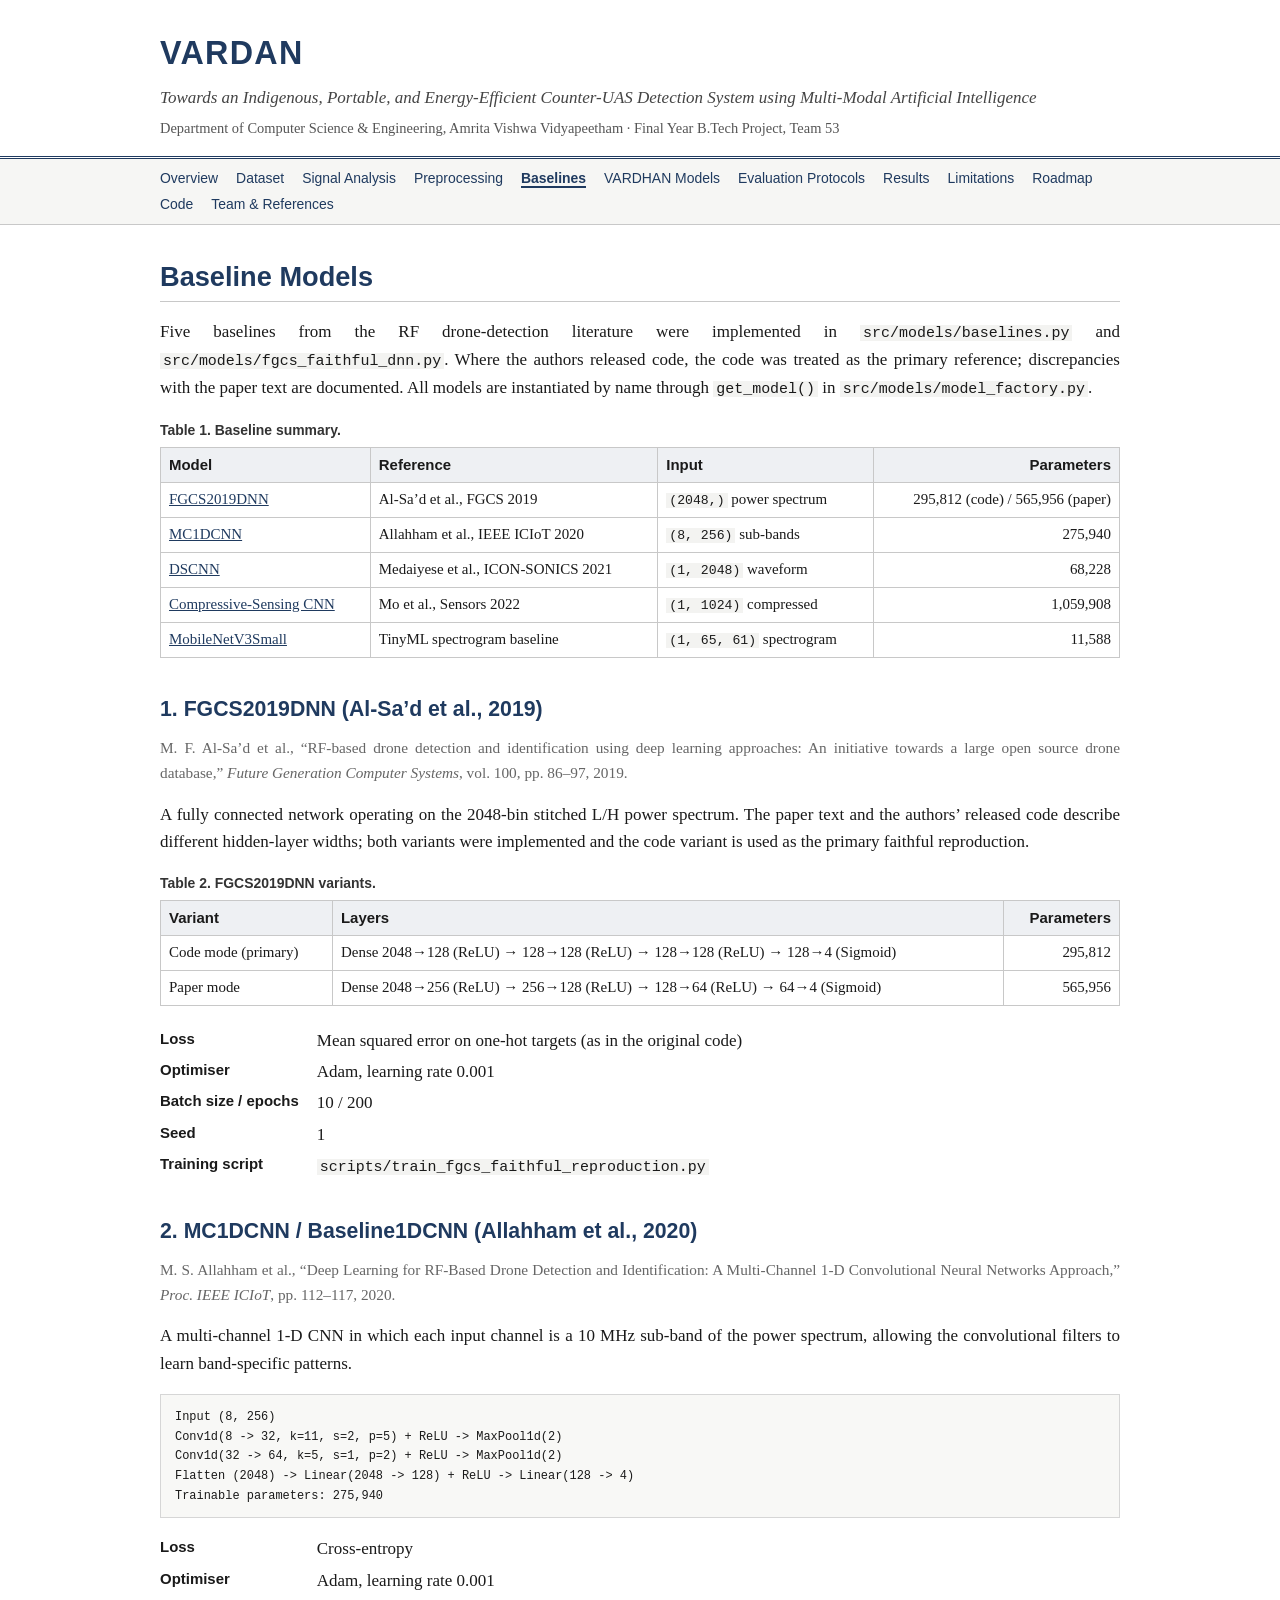
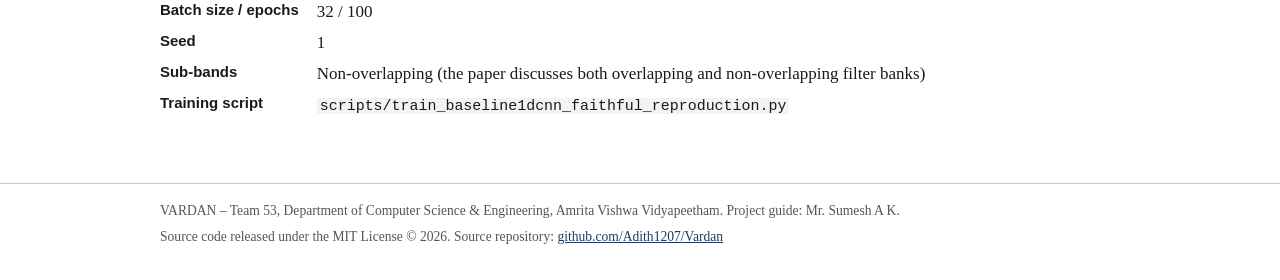
==== website/pages/baselines.html @ 48619e96 "website: baselines - FGCS2019DNN and MC1DCNN" ====
<!DOCTYPE html>
<html lang="en">
<head>
  <meta charset="utf-8">
  <meta name="viewport" content="width=device-width, initial-scale=1">
  <title>Baseline Models – VARDAN</title>
  <link rel="stylesheet" href="../assets/css/style.css">
</head>
<body>
  <header class="site-header">
    <div class="container">
      <p class="title"><a href="../index.html">VARDAN</a></p>
      <p class="subtitle">Towards an Indigenous, Portable, and Energy-Efficient Counter-UAS Detection System using Multi-Modal Artificial Intelligence</p>
      <p class="affiliation">Department of Computer Science &amp; Engineering, Amrita Vishwa Vidyapeetham &middot; Final Year B.Tech Project, Team 53</p>
    </div>
  </header>

  <nav class="site-nav" aria-label="Main">
    <div class="container">
      <ul>
        <li><a href="../index.html">Overview</a></li>
        <li><a href="dataset.html">Dataset</a></li>
        <li><a href="signal-analysis.html">Signal Analysis</a></li>
        <li><a href="preprocessing.html">Preprocessing</a></li>
        <li><a href="baselines.html" aria-current="page">Baselines</a></li>
        <li><a href="vardhan.html">VARDHAN Models</a></li>
        <li><a href="protocols.html">Evaluation Protocols</a></li>
        <li><a href="results.html">Results</a></li>
        <li><a href="limitations.html">Limitations</a></li>
        <li><a href="roadmap.html">Roadmap</a></li>
        <li><a href="code.html">Code</a></li>
        <li><a href="references.html">Team &amp; References</a></li>
      </ul>
    </div>
  </nav>

  <main>
    <div class="container">
      <h1>Baseline Models</h1>
      <p>Five baselines from the RF drone-detection literature were implemented in <code>src/models/baselines.py</code> and <code>src/models/fgcs_faithful_dnn.py</code>. Where the authors released code, the code was treated as the primary reference; discrepancies with the paper text are documented. All models are instantiated by name through <code>get_model()</code> in <code>src/models/model_factory.py</code>.</p>

      <table>
        <caption>Table 1. Baseline summary.</caption>
        <thead>
          <tr><th>Model</th><th>Reference</th><th>Input</th><th class="num">Parameters</th></tr>
        </thead>
        <tbody>
          <tr><td><a href="#fgcs">FGCS2019DNN</a></td><td>Al-Sa&rsquo;d et al., FGCS 2019</td><td><code>(2048,)</code> power spectrum</td><td class="num">295,812 (code) / 565,956 (paper)</td></tr>
          <tr><td><a href="#mc1dcnn">MC1DCNN</a></td><td>Allahham et al., IEEE ICIoT 2020</td><td><code>(8, 256)</code> sub-bands</td><td class="num">275,940</td></tr>
          <tr><td><a href="#dscnn">DSCNN</a></td><td>Medaiyese et al., ICON-SONICS 2021</td><td><code>(1, 2048)</code> waveform</td><td class="num">68,228</td></tr>
          <tr><td><a href="#cscnn">Compressive-Sensing CNN</a></td><td>Mo et al., Sensors 2022</td><td><code>(1, 1024)</code> compressed</td><td class="num">1,059,908</td></tr>
          <tr><td><a href="#mobilenet">MobileNetV3Small</a></td><td>TinyML spectrogram baseline</td><td><code>(1, 65, 61)</code> spectrogram</td><td class="num">11,588</td></tr>
        </tbody>
      </table>

      <h2 id="fgcs">1. FGCS2019DNN (Al-Sa&rsquo;d et al., 2019)</h2>
      <p class="muted">M. F. Al-Sa&rsquo;d et al., &ldquo;RF-based drone detection and identification using deep learning approaches: An initiative towards a large open source drone database,&rdquo; <em>Future Generation Computer Systems</em>, vol. 100, pp. 86&ndash;97, 2019.</p>
      <p>A fully connected network operating on the 2048-bin stitched L/H power spectrum. The paper text and the authors&rsquo; released code describe different hidden-layer widths; both variants were implemented and the code variant is used as the primary faithful reproduction.</p>
      <table>
        <caption>Table 2. FGCS2019DNN variants.</caption>
        <thead>
          <tr><th>Variant</th><th>Layers</th><th class="num">Parameters</th></tr>
        </thead>
        <tbody>
          <tr><td>Code mode (primary)</td><td>Dense 2048&rarr;128 (ReLU) &rarr; 128&rarr;128 (ReLU) &rarr; 128&rarr;128 (ReLU) &rarr; 128&rarr;4 (Sigmoid)</td><td class="num">295,812</td></tr>
          <tr><td>Paper mode</td><td>Dense 2048&rarr;256 (ReLU) &rarr; 256&rarr;128 (ReLU) &rarr; 128&rarr;64 (ReLU) &rarr; 64&rarr;4 (Sigmoid)</td><td class="num">565,956</td></tr>
        </tbody>
      </table>
      <dl class="facts">
        <dt>Loss</dt><dd>Mean squared error on one-hot targets (as in the original code)</dd>
        <dt>Optimiser</dt><dd>Adam, learning rate 0.001</dd>
        <dt>Batch size / epochs</dt><dd>10 / 200</dd>
        <dt>Seed</dt><dd>1</dd>
        <dt>Training script</dt><dd><code>scripts/train_fgcs_faithful_reproduction.py</code></dd>
      </dl>

      <h2 id="mc1dcnn">2. MC1DCNN / Baseline1DCNN (Allahham et al., 2020)</h2>
      <p class="muted">M. S. Allahham et al., &ldquo;Deep Learning for RF-Based Drone Detection and Identification: A Multi-Channel 1-D Convolutional Neural Networks Approach,&rdquo; <em>Proc. IEEE ICIoT</em>, pp. 112&ndash;117, 2020.</p>
      <p>A multi-channel 1-D CNN in which each input channel is a 10 MHz sub-band of the power spectrum, allowing the convolutional filters to learn band-specific patterns.</p>
      <pre><code>Input (8, 256)
Conv1d(8 -&gt; 32, k=11, s=2, p=5) + ReLU -&gt; MaxPool1d(2)
Conv1d(32 -&gt; 64, k=5, s=1, p=2) + ReLU -&gt; MaxPool1d(2)
Flatten (2048) -&gt; Linear(2048 -&gt; 128) + ReLU -&gt; Linear(128 -&gt; 4)
Trainable parameters: 275,940</code></pre>
      <dl class="facts">
        <dt>Loss</dt><dd>Cross-entropy</dd>
        <dt>Optimiser</dt><dd>Adam, learning rate 0.001</dd>
        <dt>Batch size / epochs</dt><dd>32 / 100</dd>
        <dt>Seed</dt><dd>1</dd>
        <dt>Sub-bands</dt><dd>Non-overlapping (the paper discusses both overlapping and non-overlapping filter banks)</dd>
        <dt>Training script</dt><dd><code>scripts/train_baseline1dcnn_faithful_reproduction.py</code></dd>
      </dl>
    </div>
  </main>

  <footer class="site-footer">
    <div class="container">
      <p>VARDAN &ndash; Team 53, Department of Computer Science &amp; Engineering, Amrita Vishwa Vidyapeetham. Project guide: Mr. Sumesh A K.</p>
      <p>Source code released under the MIT License &copy; 2026. Source repository: <a href="https://github.com/Adith1207/Vardan">github.com/Adith1207/Vardan</a></p>
    </div>
  </footer>
</body>
</html>
---- website/assets/css/style.css ----
/* VARDAN project website - report-style stylesheet */

html {
  font-size: 17px;
}

body {
  margin: 0;
  background: #ffffff;
  color: #1a1a1a;
  font-family: Georgia, "Times New Roman", Times, serif;
  line-height: 1.6;
}

.container {
  max-width: 960px;
  margin: 0 auto;
  padding: 0 24px;
}

/* Header */
.site-header {
  border-bottom: 3px double #1f3a5f;
  padding: 28px 0 16px;
}

.site-header .title {
  margin: 0;
  font-family: Helvetica, Arial, sans-serif;
  font-size: 1.9rem;
  font-weight: bold;
  letter-spacing: 0.04em;
  color: #1f3a5f;
}

.site-header .title a {
  color: inherit;
  text-decoration: none;
}

.site-header .subtitle {
  margin: 4px 0 0;
  font-style: italic;
  color: #444;
}

.site-header .affiliation {
  margin: 6px 0 0;
  font-size: 0.85rem;
  color: #555;
}

/* Navigation */
.site-nav {
  border-bottom: 1px solid #c8c8c8;
  background: #f6f6f4;
}

.site-nav ul {
  list-style: none;
  margin: 0;
  padding: 8px 0;
  display: flex;
  flex-wrap: wrap;
  gap: 4px 18px;
  font-family: Helvetica, Arial, sans-serif;
  font-size: 0.82rem;
}

.site-nav a {
  color: #1f3a5f;
  text-decoration: none;
}

.site-nav a:hover {
  text-decoration: underline;
}

.site-nav a[aria-current="page"] {
  font-weight: bold;
  border-bottom: 2px solid #1f3a5f;
}

/* Main content */
main {
  padding: 24px 0 40px;
}

h1, h2, h3, h4 {
  font-family: Helvetica, Arial, sans-serif;
  color: #1f3a5f;
  line-height: 1.3;
}

h1 {
  font-size: 1.6rem;
  margin: 0.4em 0 0.6em;
  padding-bottom: 6px;
  border-bottom: 1px solid #c8c8c8;
}

h2 {
  font-size: 1.25rem;
  margin: 1.8em 0 0.6em;
}

h3 {
  font-size: 1.05rem;
  margin: 1.4em 0 0.5em;
}

p {
  margin: 0 0 1em;
  text-align: justify;
}

a {
  color: #1f3a5f;
}

code {
  font-family: Consolas, "Courier New", monospace;
  font-size: 0.88em;
  background: #f3f3f1;
  padding: 0 3px;
}

pre {
  font-family: Consolas, "Courier New", monospace;
  font-size: 0.8rem;
  line-height: 1.45;
  background: #f8f8f6;
  border: 1px solid #d6d6d6;
  padding: 12px 14px;
  overflow-x: auto;
}

pre code {
  background: none;
  padding: 0;
}

.lead {
  font-size: 1.05rem;
}

.note {
  border-left: 3px solid #1f3a5f;
  background: #f6f7f9;
  padding: 10px 14px;
  margin: 1em 0;
  font-size: 0.95rem;
}

.note.warning {
  border-left-color: #8a2b2b;
  background: #faf5f5;
}

.muted {
  color: #666;
  font-size: 0.9rem;
}

/* Tables */
table {
  width: 100%;
  border-collapse: collapse;
  margin: 0.8em 0 1.4em;
  font-size: 0.88rem;
}

caption {
  caption-side: top;
  text-align: left;
  font-family: Helvetica, Arial, sans-serif;
  font-size: 0.82rem;
  font-weight: bold;
  color: #333;
  padding-bottom: 6px;
}

th, td {
  border: 1px solid #c8c8c8;
  padding: 5px 8px;
  text-align: left;
  vertical-align: top;
}

th {
  background: #eef0f3;
  font-family: Helvetica, Arial, sans-serif;
  font-weight: bold;
}

td.num, th.num {
  text-align: right;
  font-variant-numeric: tabular-nums;
}

tr.total td {
  font-weight: bold;
  background: #fafafa;
}

td.diag {
  font-weight: bold;
  background: #f1f4f8;
}

/* Figures */
figure {
  margin: 1.4em 0;
  text-align: center;
}

figure img {
  max-width: 100%;
  height: auto;
  border: 1px solid #d6d6d6;
}

figcaption {
  margin-top: 6px;
  font-size: 0.85rem;
  color: #444;
  text-align: left;
}

figcaption strong {
  font-family: Helvetica, Arial, sans-serif;
}

/* Key facts list */
dl.facts {
  display: grid;
  grid-template-columns: max-content 1fr;
  gap: 4px 18px;
  margin: 1em 0 1.4em;
}

dl.facts dt {
  font-family: Helvetica, Arial, sans-serif;
  font-weight: bold;
  font-size: 0.88rem;
}

dl.facts dd {
  margin: 0;
}

.toc {
  border: 1px solid #d6d6d6;
  padding: 10px 18px;
  margin: 0 0 1.6em;
  font-size: 0.9rem;
}

.toc ol {
  margin: 4px 0;
  padding-left: 20px;
}

.equation {
  font-family: "Times New Roman", Times, serif;
  font-style: italic;
  text-align: center;
  margin: 0.8em 0;
  font-size: 1.05rem;
}

/* Footer */
.site-footer {
  border-top: 1px solid #c8c8c8;
  padding: 16px 0 28px;
  font-size: 0.8rem;
  color: #555;
}

.site-footer p {
  margin: 0 0 4px;
  text-align: left;
}
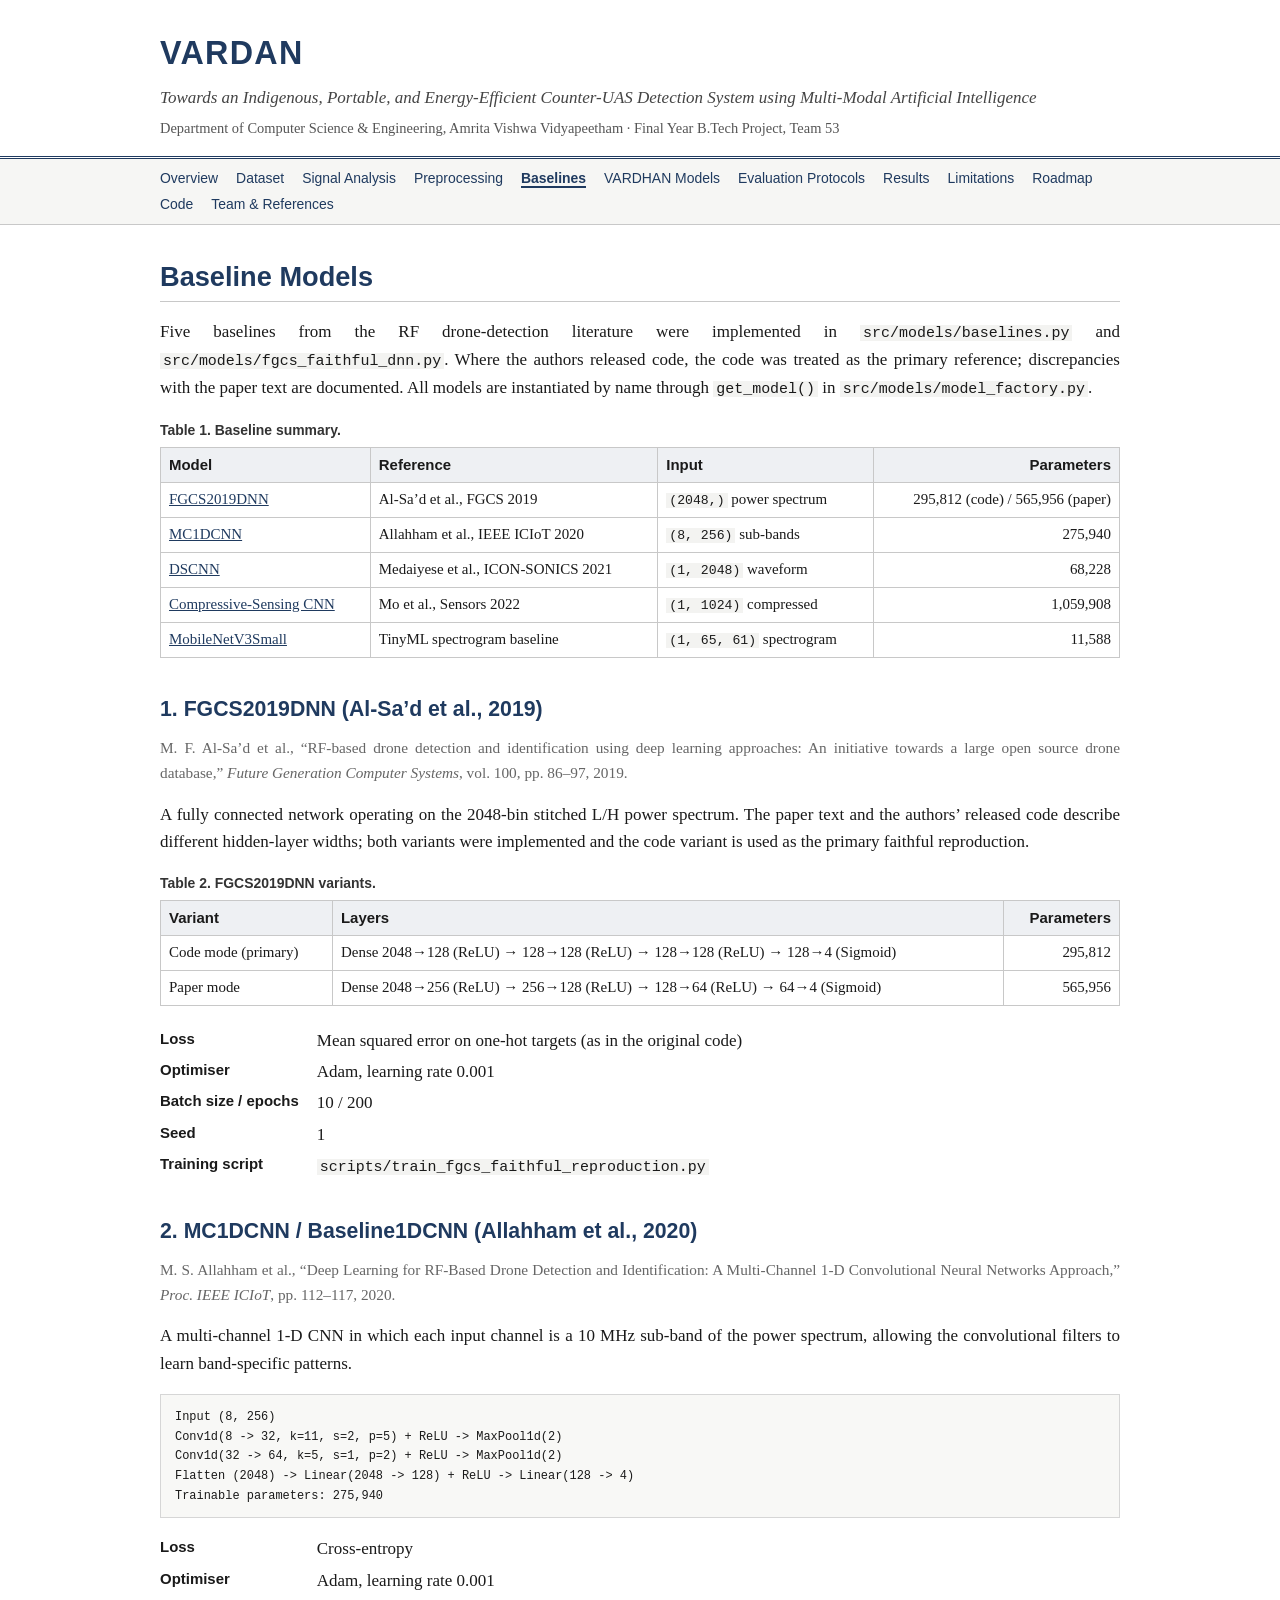
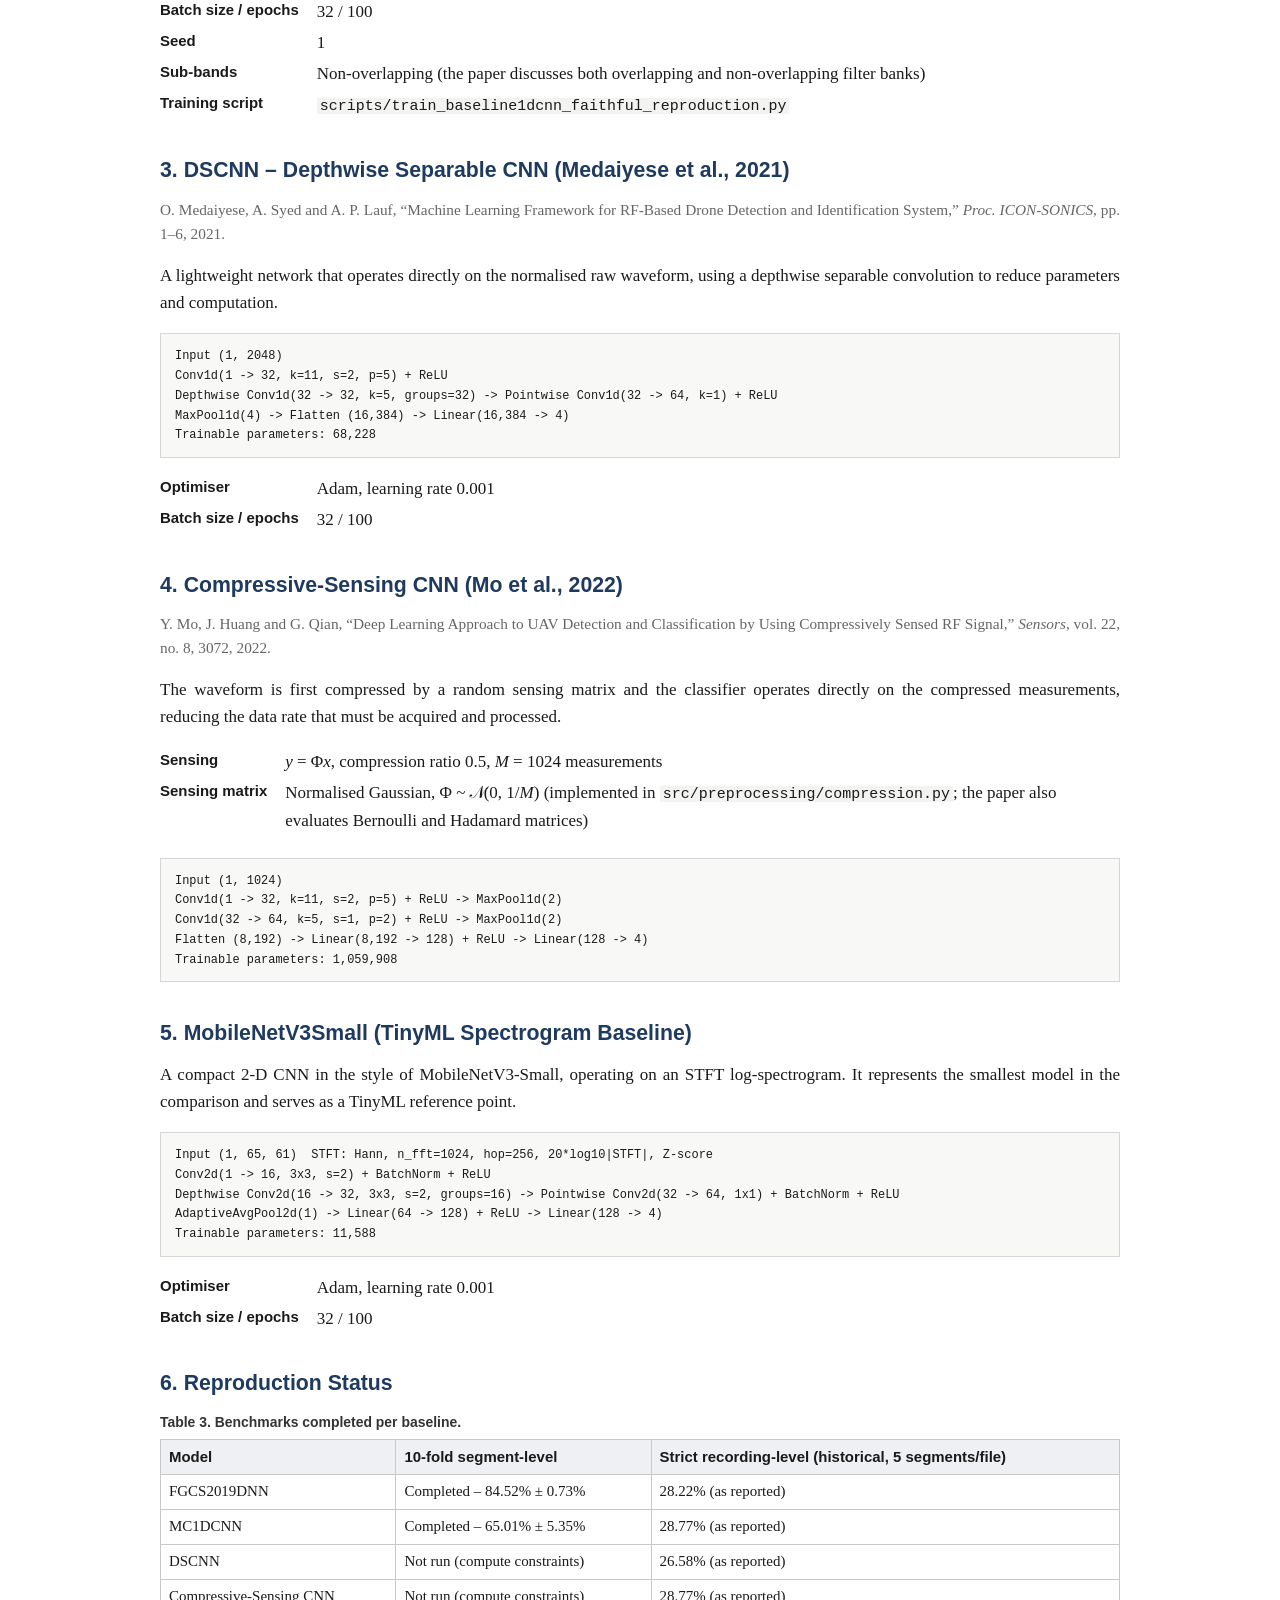
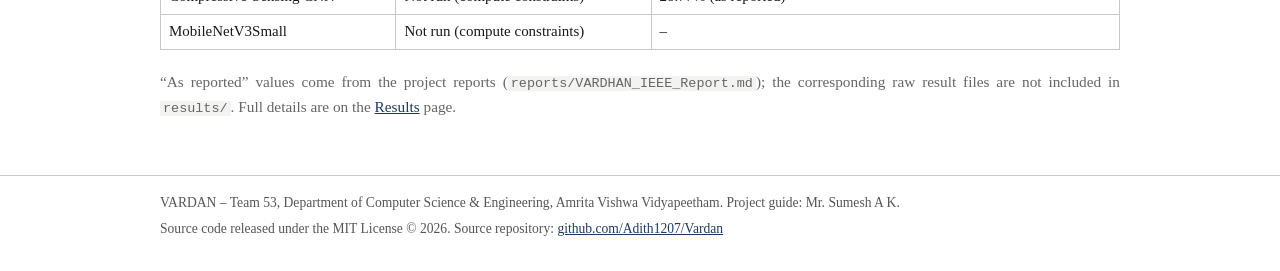
==== commit b2b53e8e: "website: baselines - DSCNN, CS-CNN, MobileNetV3Small" ====
--- a/website/pages/baselines.html
+++ b/website/pages/baselines.html
@@ -90,6 +90,60 @@
         <dt>Sub-bands</dt><dd>Non-overlapping (the paper discusses both overlapping and non-overlapping filter banks)</dd>
         <dt>Training script</dt><dd><code>scripts/train_baseline1dcnn_faithful_reproduction.py</code></dd>
       </dl>
+
+      <h2 id="dscnn">3. DSCNN &ndash; Depthwise Separable CNN (Medaiyese et al., 2021)</h2>
+      <p class="muted">O. Medaiyese, A. Syed and A. P. Lauf, &ldquo;Machine Learning Framework for RF-Based Drone Detection and Identification System,&rdquo; <em>Proc. ICON-SONICS</em>, pp. 1&ndash;6, 2021.</p>
+      <p>A lightweight network that operates directly on the normalised raw waveform, using a depthwise separable convolution to reduce parameters and computation.</p>
+      <pre><code>Input (1, 2048)
+Conv1d(1 -&gt; 32, k=11, s=2, p=5) + ReLU
+Depthwise Conv1d(32 -&gt; 32, k=5, groups=32) -&gt; Pointwise Conv1d(32 -&gt; 64, k=1) + ReLU
+MaxPool1d(4) -&gt; Flatten (16,384) -&gt; Linear(16,384 -&gt; 4)
+Trainable parameters: 68,228</code></pre>
+      <dl class="facts">
+        <dt>Optimiser</dt><dd>Adam, learning rate 0.001</dd>
+        <dt>Batch size / epochs</dt><dd>32 / 100</dd>
+      </dl>
+
+      <h2 id="cscnn">4. Compressive-Sensing CNN (Mo et al., 2022)</h2>
+      <p class="muted">Y. Mo, J. Huang and G. Qian, &ldquo;Deep Learning Approach to UAV Detection and Classification by Using Compressively Sensed RF Signal,&rdquo; <em>Sensors</em>, vol. 22, no. 8, 3072, 2022.</p>
+      <p>The waveform is first compressed by a random sensing matrix and the classifier operates directly on the compressed measurements, reducing the data rate that must be acquired and processed.</p>
+      <dl class="facts">
+        <dt>Sensing</dt><dd><em>y</em> = &Phi;<em>x</em>, compression ratio 0.5, <em>M</em> = 1024 measurements</dd>
+        <dt>Sensing matrix</dt><dd>Normalised Gaussian, &Phi; ~ &#119977;(0, 1/<em>M</em>) (implemented in <code>src/preprocessing/compression.py</code>; the paper also evaluates Bernoulli and Hadamard matrices)</dd>
+      </dl>
+      <pre><code>Input (1, 1024)
+Conv1d(1 -&gt; 32, k=11, s=2, p=5) + ReLU -&gt; MaxPool1d(2)
+Conv1d(32 -&gt; 64, k=5, s=1, p=2) + ReLU -&gt; MaxPool1d(2)
+Flatten (8,192) -&gt; Linear(8,192 -&gt; 128) + ReLU -&gt; Linear(128 -&gt; 4)
+Trainable parameters: 1,059,908</code></pre>
+
+      <h2 id="mobilenet">5. MobileNetV3Small (TinyML Spectrogram Baseline)</h2>
+      <p>A compact 2-D CNN in the style of MobileNetV3-Small, operating on an STFT log-spectrogram. It represents the smallest model in the comparison and serves as a TinyML reference point.</p>
+      <pre><code>Input (1, 65, 61)  STFT: Hann, n_fft=1024, hop=256, 20*log10|STFT|, Z-score
+Conv2d(1 -&gt; 16, 3x3, s=2) + BatchNorm + ReLU
+Depthwise Conv2d(16 -&gt; 32, 3x3, s=2, groups=16) -&gt; Pointwise Conv2d(32 -&gt; 64, 1x1) + BatchNorm + ReLU
+AdaptiveAvgPool2d(1) -&gt; Linear(64 -&gt; 128) + ReLU -&gt; Linear(128 -&gt; 4)
+Trainable parameters: 11,588</code></pre>
+      <dl class="facts">
+        <dt>Optimiser</dt><dd>Adam, learning rate 0.001</dd>
+        <dt>Batch size / epochs</dt><dd>32 / 100</dd>
+      </dl>
+
+      <h2>6. Reproduction Status</h2>
+      <table>
+        <caption>Table 3. Benchmarks completed per baseline.</caption>
+        <thead>
+          <tr><th>Model</th><th>10-fold segment-level</th><th>Strict recording-level (historical, 5 segments/file)</th></tr>
+        </thead>
+        <tbody>
+          <tr><td>FGCS2019DNN</td><td>Completed &ndash; 84.52% &plusmn; 0.73%</td><td>28.22% (as reported)</td></tr>
+          <tr><td>MC1DCNN</td><td>Completed &ndash; 65.01% &plusmn; 5.35%</td><td>28.77% (as reported)</td></tr>
+          <tr><td>DSCNN</td><td>Not run (compute constraints)</td><td>26.58% (as reported)</td></tr>
+          <tr><td>Compressive-Sensing CNN</td><td>Not run (compute constraints)</td><td>28.77% (as reported)</td></tr>
+          <tr><td>MobileNetV3Small</td><td>Not run (compute constraints)</td><td>&ndash;</td></tr>
+        </tbody>
+      </table>
+      <p class="muted">&ldquo;As reported&rdquo; values come from the project reports (<code>reports/VARDHAN_IEEE_Report.md</code>); the corresponding raw result files are not included in <code>results/</code>. Full details are on the <a href="results.html">Results</a> page.</p>
     </div>
   </main>
 
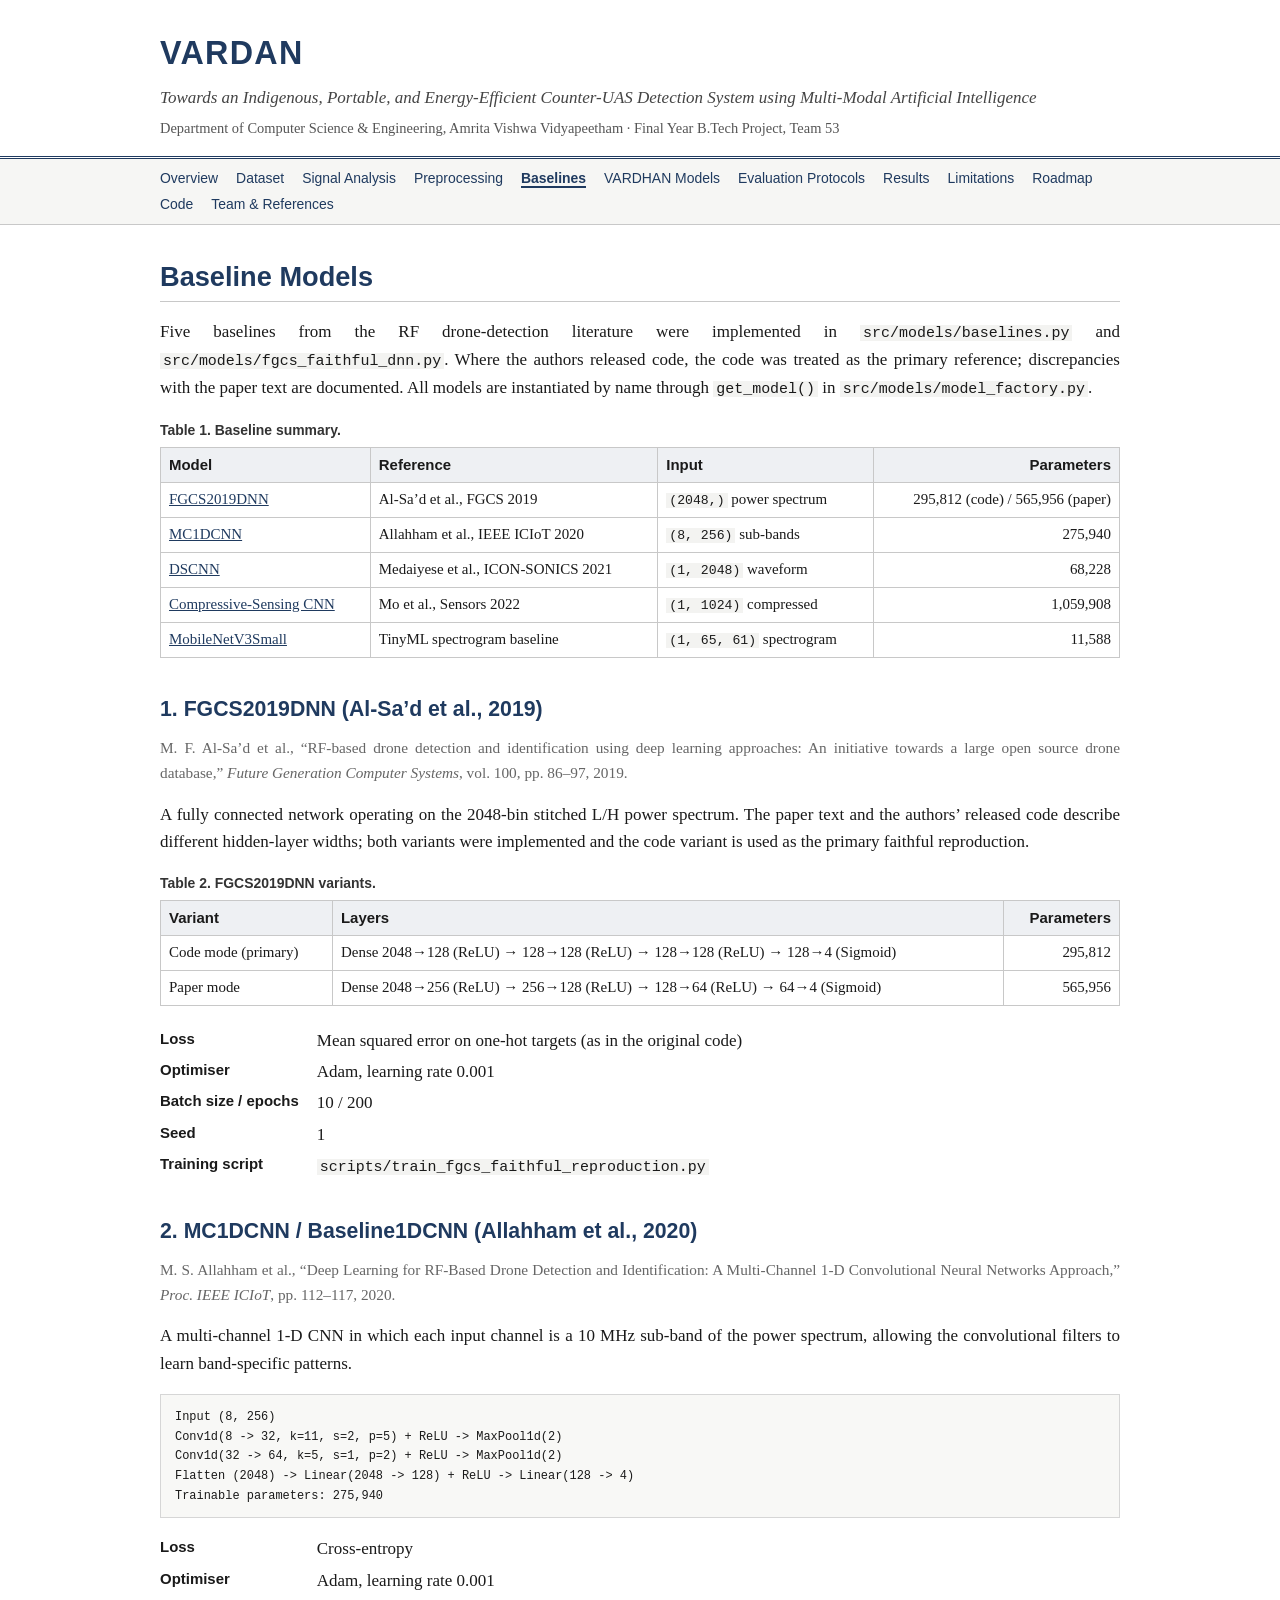
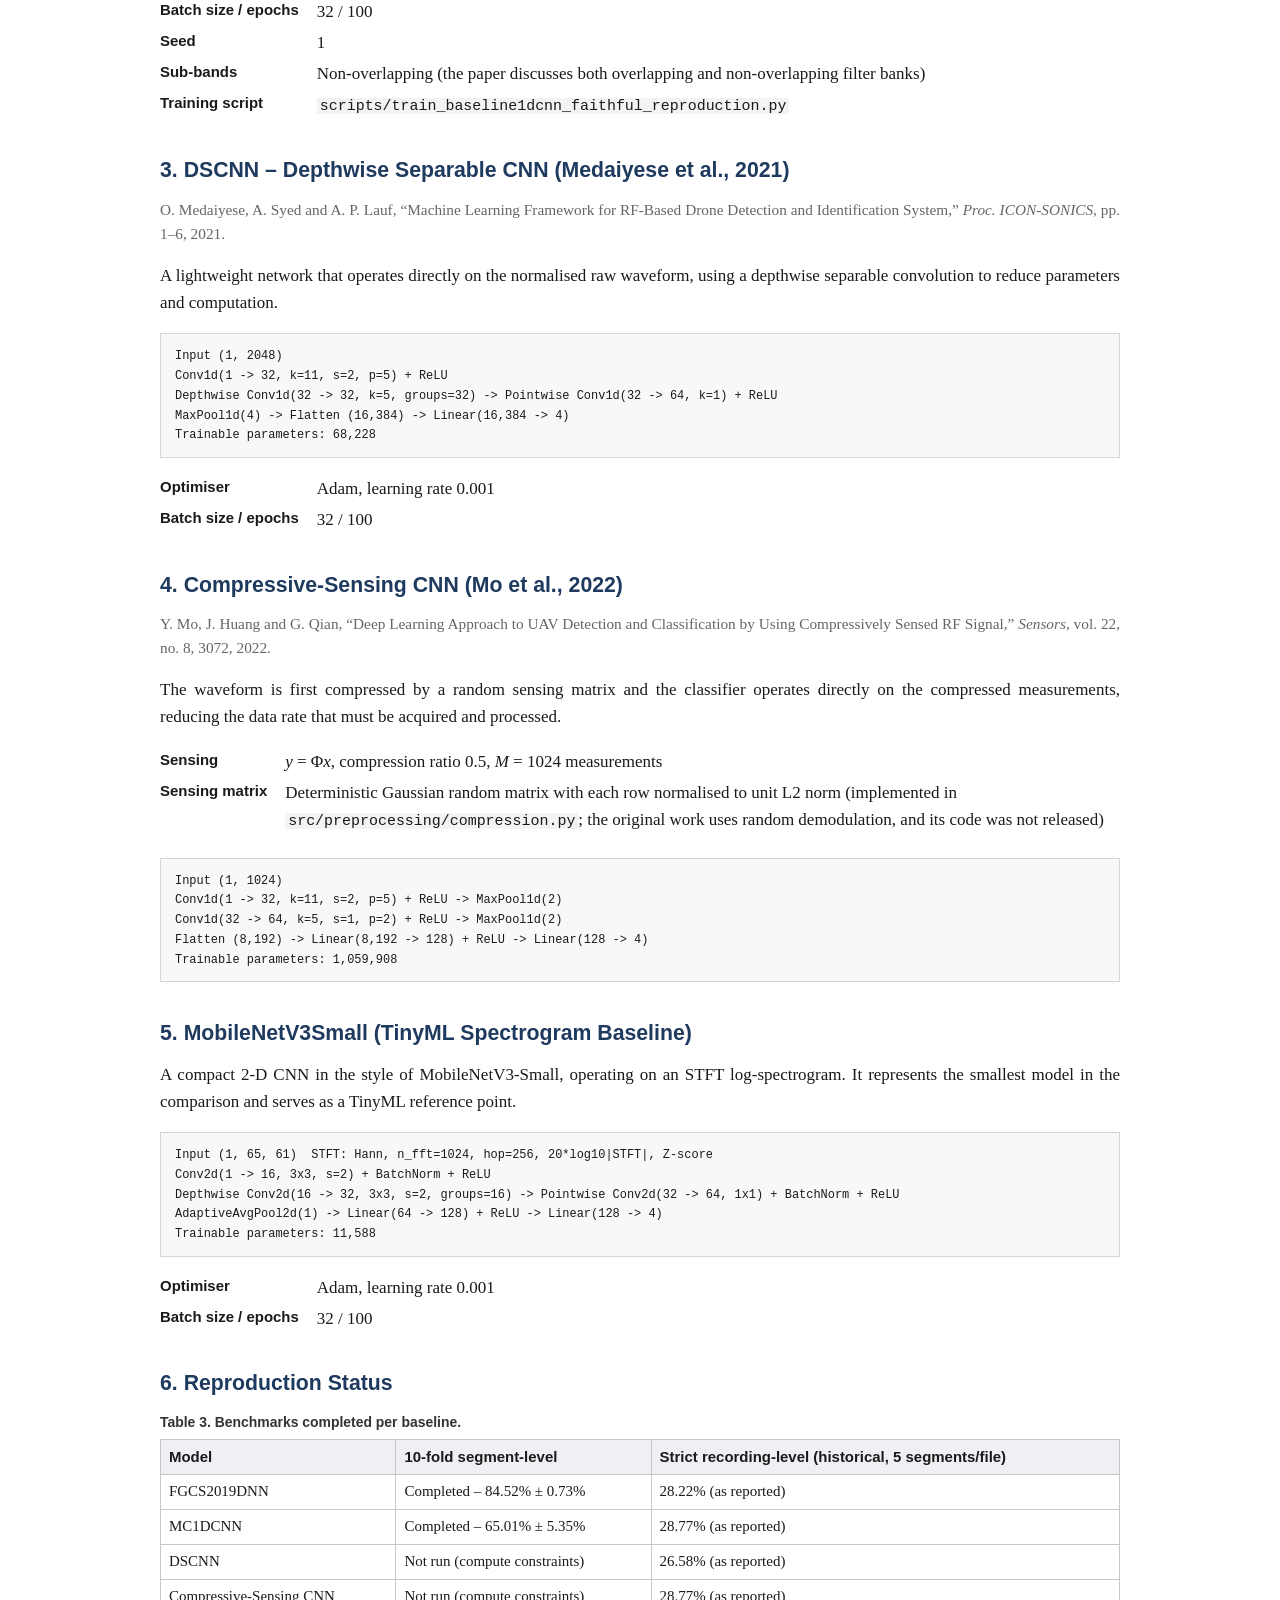
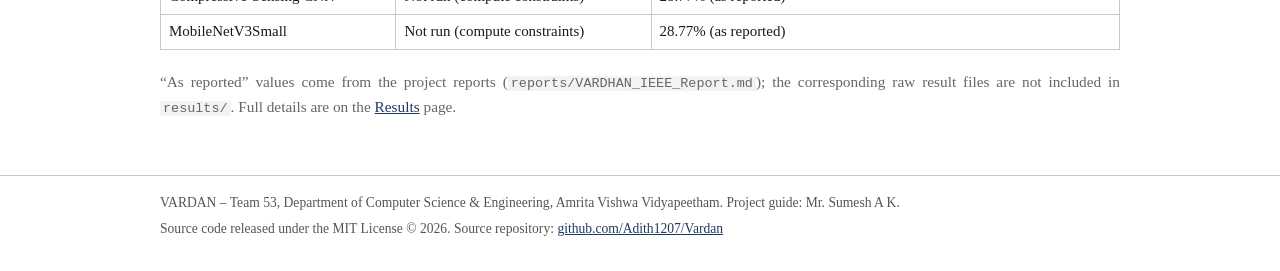
==== commit 1dc8c226: "website: print/responsive styles and link audit fixes" ====
--- a/website/pages/baselines.html
+++ b/website/pages/baselines.html
@@ -109,7 +109,7 @@
       <p>The waveform is first compressed by a random sensing matrix and the classifier operates directly on the compressed measurements, reducing the data rate that must be acquired and processed.</p>
       <dl class="facts">
         <dt>Sensing</dt><dd><em>y</em> = &Phi;<em>x</em>, compression ratio 0.5, <em>M</em> = 1024 measurements</dd>
-        <dt>Sensing matrix</dt><dd>Normalised Gaussian, &Phi; ~ &#119977;(0, 1/<em>M</em>) (implemented in <code>src/preprocessing/compression.py</code>; the paper also evaluates Bernoulli and Hadamard matrices)</dd>
+        <dt>Sensing matrix</dt><dd>Deterministic Gaussian random matrix with each row normalised to unit L2 norm (implemented in <code>src/preprocessing/compression.py</code>; the original work uses random demodulation, and its code was not released)</dd>
       </dl>
       <pre><code>Input (1, 1024)
 Conv1d(1 -&gt; 32, k=11, s=2, p=5) + ReLU -&gt; MaxPool1d(2)
@@ -140,7 +140,7 @@
           <tr><td>MC1DCNN</td><td>Completed &ndash; 65.01% &plusmn; 5.35%</td><td>28.77% (as reported)</td></tr>
           <tr><td>DSCNN</td><td>Not run (compute constraints)</td><td>26.58% (as reported)</td></tr>
           <tr><td>Compressive-Sensing CNN</td><td>Not run (compute constraints)</td><td>28.77% (as reported)</td></tr>
-          <tr><td>MobileNetV3Small</td><td>Not run (compute constraints)</td><td>&ndash;</td></tr>
+          <tr><td>MobileNetV3Small</td><td>Not run (compute constraints)</td><td>28.77% (as reported)</td></tr>
         </tbody>
       </table>
       <p class="muted">&ldquo;As reported&rdquo; values come from the project reports (<code>reports/VARDHAN_IEEE_Report.md</code>); the corresponding raw result files are not included in <code>results/</code>. Full details are on the <a href="results.html">Results</a> page.</p>
--- a/website/assets/css/style.css
+++ b/website/assets/css/style.css
@@ -281,3 +281,69 @@
   margin: 0 0 4px;
   text-align: left;
 }
+
+/* Narrow screens */
+@media (max-width: 720px) {
+  html {
+    font-size: 15px;
+  }
+
+  .container {
+    padding: 0 14px;
+  }
+
+  .site-header .title {
+    font-size: 1.5rem;
+  }
+
+  p {
+    text-align: left;
+  }
+
+  table {
+    display: block;
+    overflow-x: auto;
+  }
+
+  dl.facts {
+    grid-template-columns: 1fr;
+  }
+
+  dl.facts dd {
+    margin-bottom: 6px;
+  }
+}
+
+/* Print */
+@media print {
+  html {
+    font-size: 11pt;
+  }
+
+  .site-nav,
+  .toc {
+    display: none;
+  }
+
+  .container {
+    max-width: none;
+    padding: 0;
+  }
+
+  a {
+    color: inherit;
+    text-decoration: none;
+  }
+
+  pre {
+    white-space: pre-wrap;
+  }
+
+  table, figure, pre {
+    page-break-inside: avoid;
+  }
+
+  h1, h2, h3 {
+    page-break-after: avoid;
+  }
+}
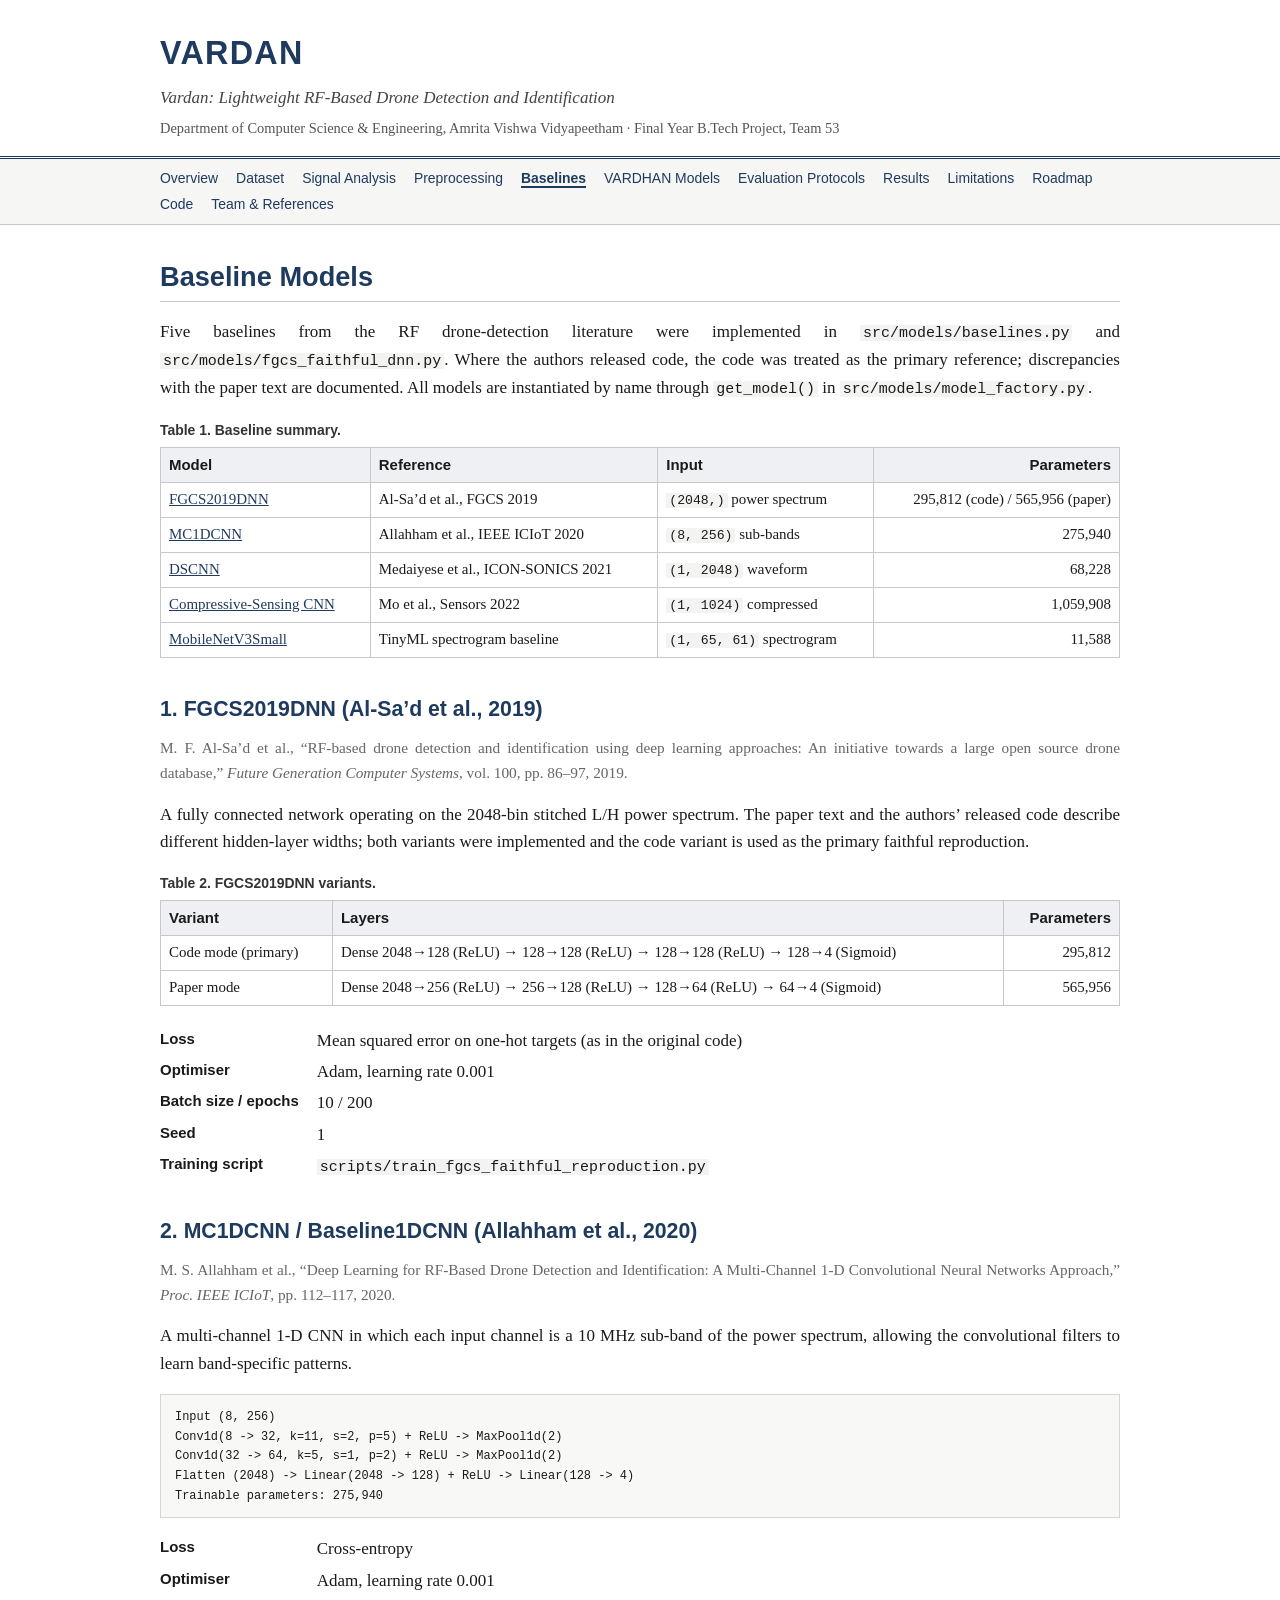
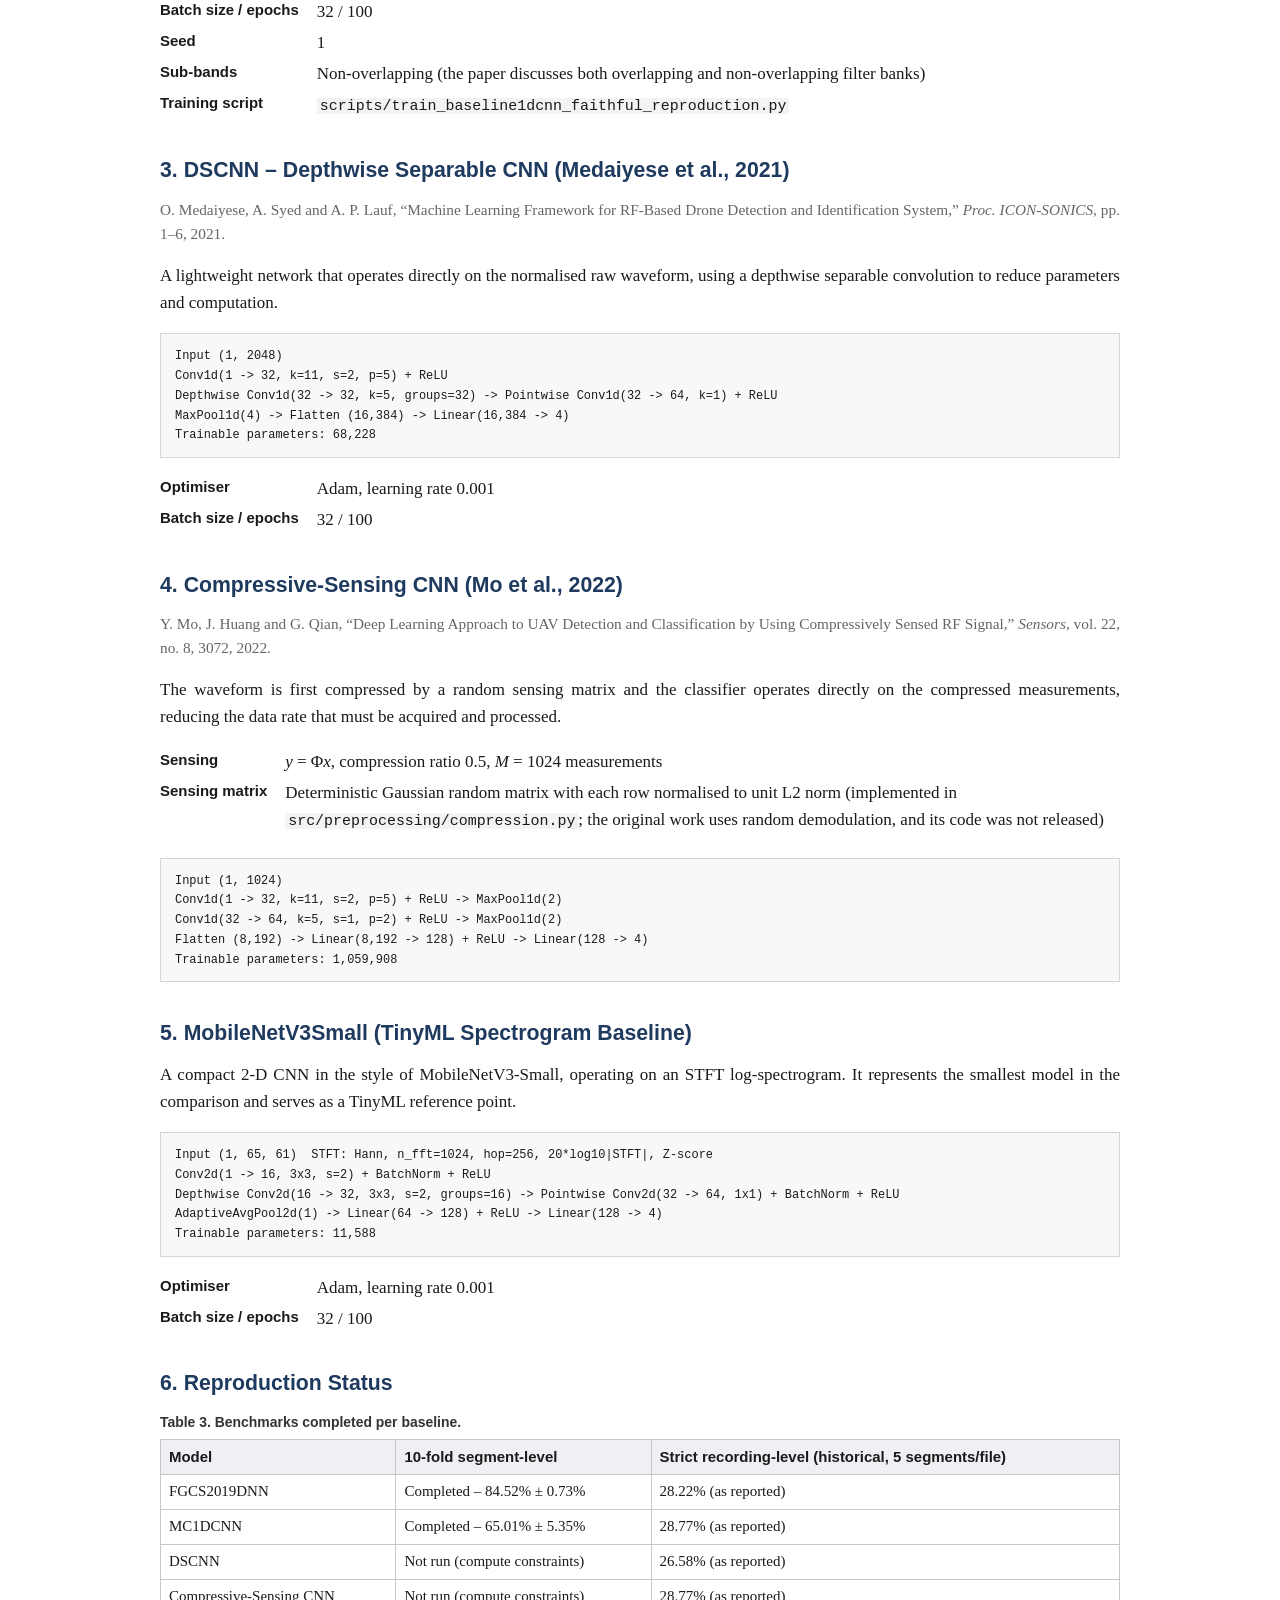
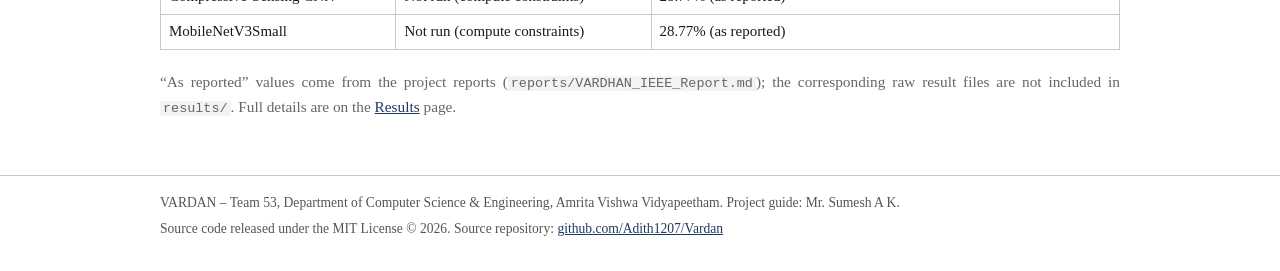
==== commit f9ead892: "Website: use the RF-only project title on all pages" ====
--- a/website/pages/baselines.html
+++ b/website/pages/baselines.html
@@ -10,7 +10,7 @@
   <header class="site-header">
     <div class="container">
       <p class="title"><a href="../index.html">VARDAN</a></p>
-      <p class="subtitle">Towards an Indigenous, Portable, and Energy-Efficient Counter-UAS Detection System using Multi-Modal Artificial Intelligence</p>
+      <p class="subtitle">Vardan: Lightweight RF-Based Drone Detection and Identification</p>
       <p class="affiliation">Department of Computer Science &amp; Engineering, Amrita Vishwa Vidyapeetham &middot; Final Year B.Tech Project, Team 53</p>
     </div>
   </header>
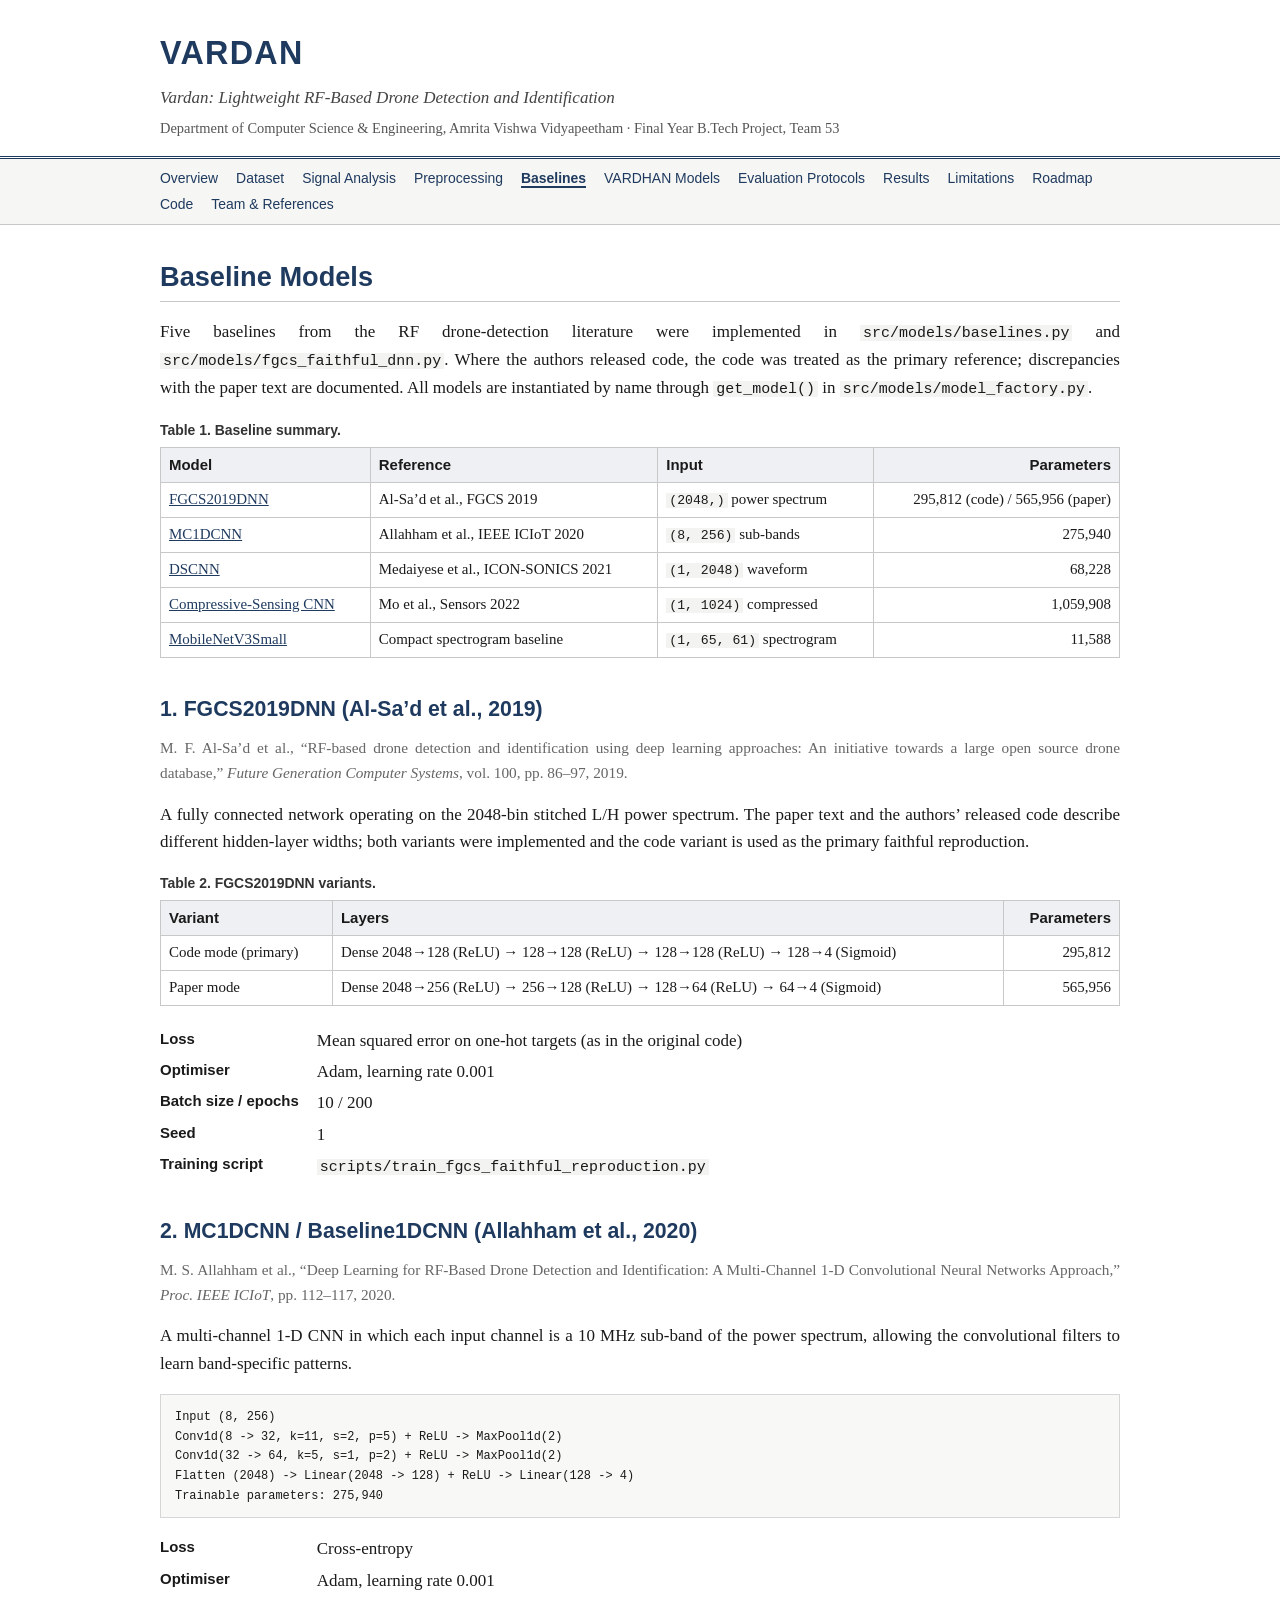
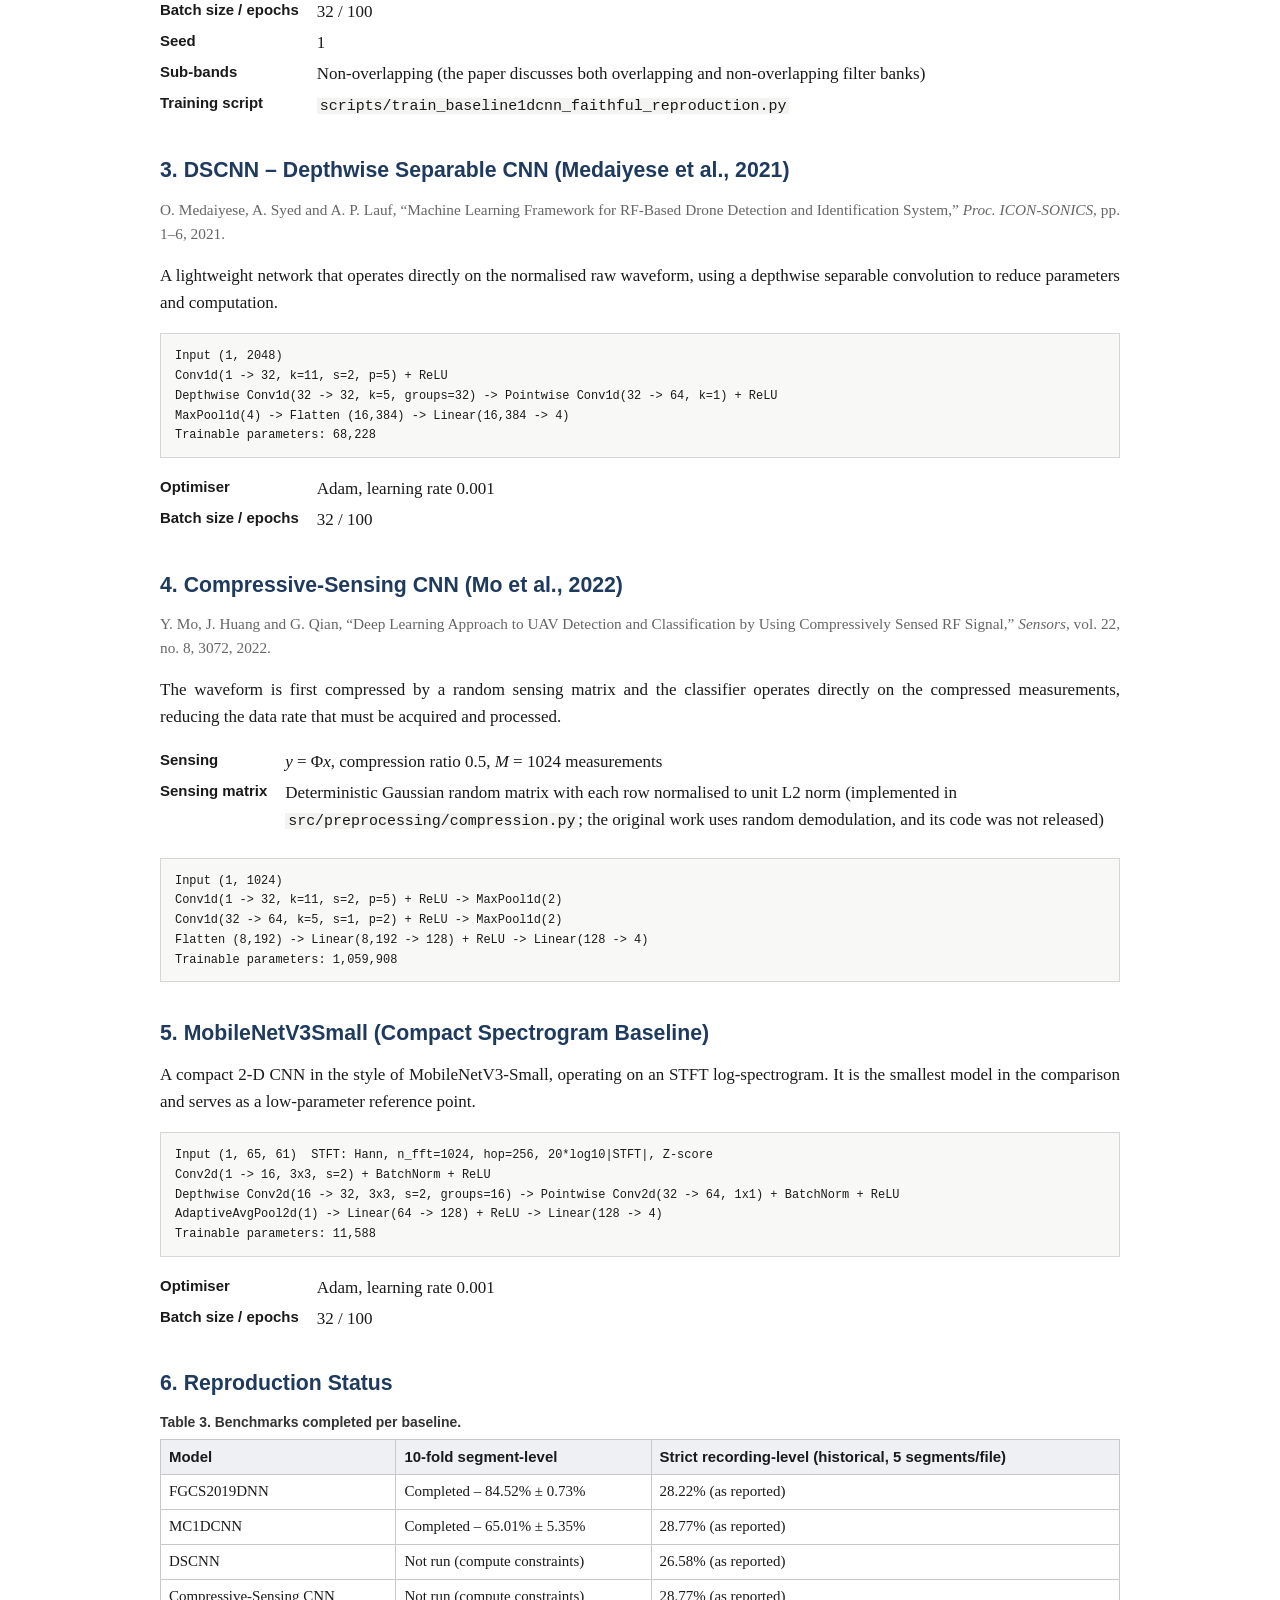
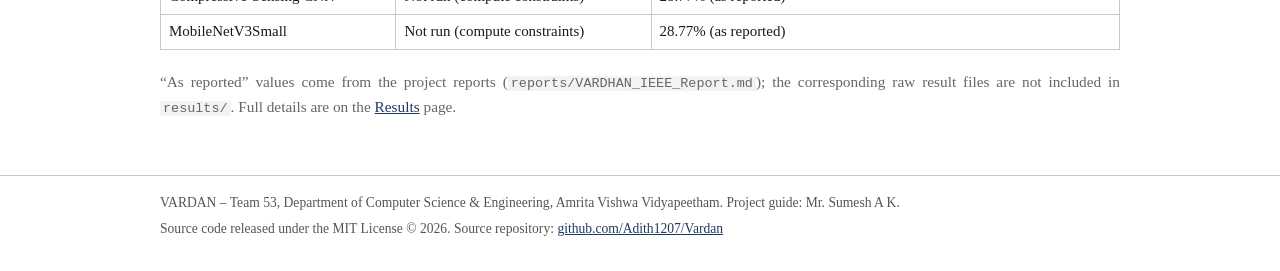
==== commit eff59cac: "Website: drop TinyML framing from baselines and protocols" ====
--- a/website/pages/baselines.html
+++ b/website/pages/baselines.html
@@ -49,7 +49,7 @@
           <tr><td><a href="#mc1dcnn">MC1DCNN</a></td><td>Allahham et al., IEEE ICIoT 2020</td><td><code>(8, 256)</code> sub-bands</td><td class="num">275,940</td></tr>
           <tr><td><a href="#dscnn">DSCNN</a></td><td>Medaiyese et al., ICON-SONICS 2021</td><td><code>(1, 2048)</code> waveform</td><td class="num">68,228</td></tr>
           <tr><td><a href="#cscnn">Compressive-Sensing CNN</a></td><td>Mo et al., Sensors 2022</td><td><code>(1, 1024)</code> compressed</td><td class="num">1,059,908</td></tr>
-          <tr><td><a href="#mobilenet">MobileNetV3Small</a></td><td>TinyML spectrogram baseline</td><td><code>(1, 65, 61)</code> spectrogram</td><td class="num">11,588</td></tr>
+          <tr><td><a href="#mobilenet">MobileNetV3Small</a></td><td>Compact spectrogram baseline</td><td><code>(1, 65, 61)</code> spectrogram</td><td class="num">11,588</td></tr>
         </tbody>
       </table>
 
@@ -117,8 +117,8 @@
 Flatten (8,192) -&gt; Linear(8,192 -&gt; 128) + ReLU -&gt; Linear(128 -&gt; 4)
 Trainable parameters: 1,059,908</code></pre>
 
-      <h2 id="mobilenet">5. MobileNetV3Small (TinyML Spectrogram Baseline)</h2>
-      <p>A compact 2-D CNN in the style of MobileNetV3-Small, operating on an STFT log-spectrogram. It represents the smallest model in the comparison and serves as a TinyML reference point.</p>
+      <h2 id="mobilenet">5. MobileNetV3Small (Compact Spectrogram Baseline)</h2>
+      <p>A compact 2-D CNN in the style of MobileNetV3-Small, operating on an STFT log-spectrogram. It is the smallest model in the comparison and serves as a low-parameter reference point.</p>
       <pre><code>Input (1, 65, 61)  STFT: Hann, n_fft=1024, hop=256, 20*log10|STFT|, Z-score
 Conv2d(1 -&gt; 16, 3x3, s=2) + BatchNorm + ReLU
 Depthwise Conv2d(16 -&gt; 32, 3x3, s=2, groups=16) -&gt; Pointwise Conv2d(32 -&gt; 64, 1x1) + BatchNorm + ReLU
